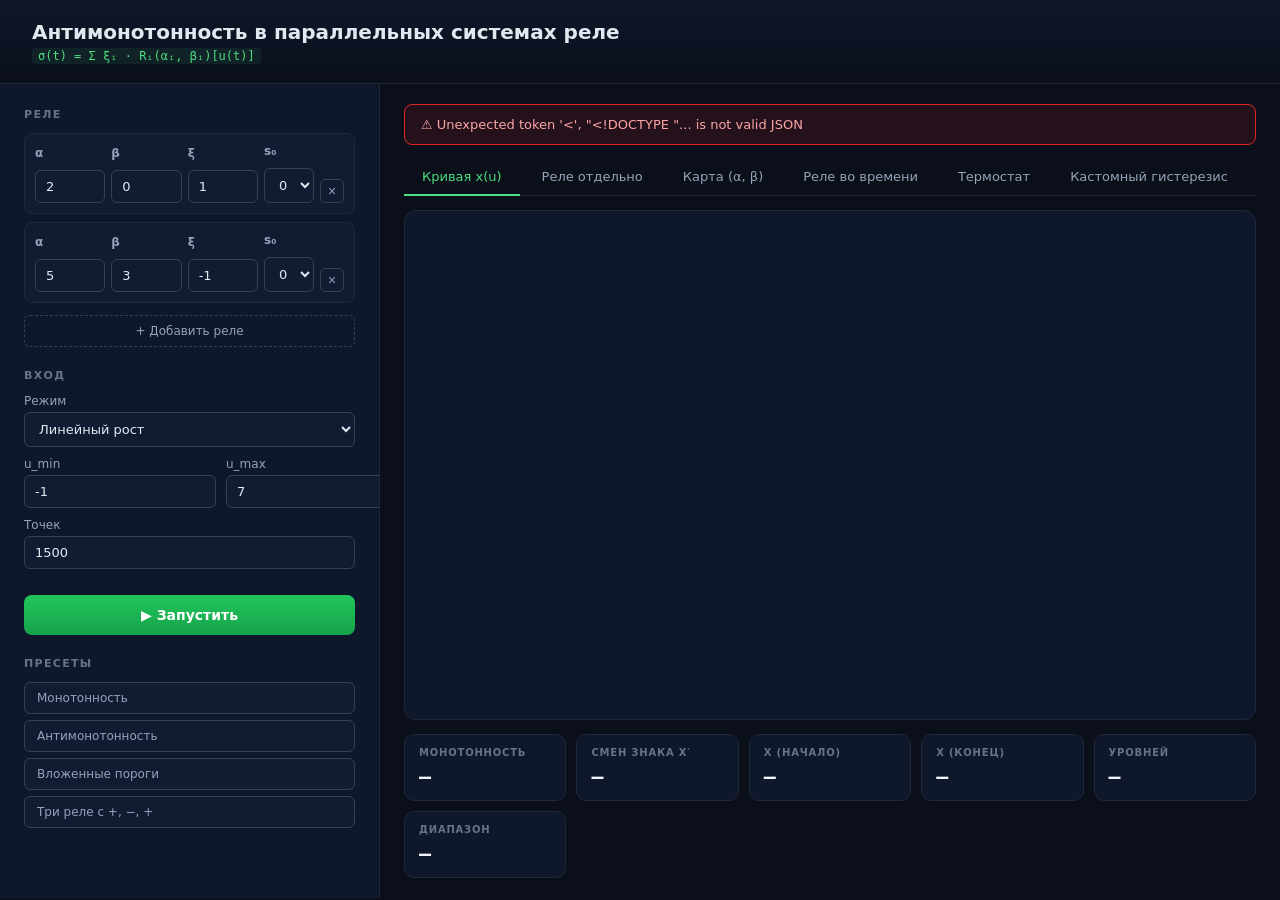
==== templates/index.html @ 734a2fd6 "Ваше описание изменений" ====
<!DOCTYPE html>
<html lang="ru">
<head>
    <meta charset="UTF-8">
    <title>Антимонотонность реле</title>
    <link rel="stylesheet" href="/static/style.css">
    <script src="https://cdn.plot.ly/plotly-2.27.0.min.js"></script>
</head>
<body>
    <header>
        <h1>Антимонотонность в параллельных системах реле</h1>
        <p><code>σ(t) = Σ ξᵢ · Rᵢ(αᵢ, βᵢ)[u(t)]</code></p>
    </header>
    <div class="layout">
        <aside class="panel">
            <h2>Реле</h2>
            <div id="relays"></div>
            <button id="add" class="btn-secondary">+ Добавить реле</button>

            <h2>Вход</h2>
            <label>Режим
                <select id="mode">
                    <option value="ramp">Линейный рост</option>
                    <option value="sweep">Туда-обратно</option>
                    <option value="sine">Синусоида</option>
                    <option value="triangle">Треугольник</option>
                </select>
            </label>
            <div class="grid-2">
                <label>u_min <input type="number" id="umin" value="-1" step="0.5"></label>
                <label>u_max <input type="number" id="umax" value="7" step="0.5"></label>
            </div>
            <label>Точек <input type="number" id="npts" value="1500" step="100" min="50"></label>
            <div id="per-par" style="display:none">
                <div class="grid-2">
                    <label>Амплитуда <input type="number" id="amp" value="3" step="0.5"></label>
                    <label>Смещение <input type="number" id="off" value="3" step="0.5"></label>
                </div>
                <label>Периодов <input type="number" id="per" value="3" step="1" min="1"></label>
            </div>

            <button id="run" class="btn-primary">▶ Запустить</button>

            <h2>Пресеты</h2>
            <button class="preset" data-p="monotone">Монотонность</button>
            <button class="preset" data-p="antimonotone">Антимонотонность</button>
            <button class="preset" data-p="overlap">Вложенные пороги</button>
            <button class="preset" data-p="three">Три реле с +, −, +</button>
        </aside>

        <main class="content">
            <div id="err" class="error" style="display:none"></div>

            <div class="tabs">
                <button class="tab active" data-tab="curve">Кривая x(u)</button>
                <button class="tab" data-tab="relays">Реле отдельно</button>
                <button class="tab" data-tab="map">Карта (α, β)</button>
                <button class="tab" data-tab="time">Реле во времени</button>
                <button class="tab" data-tab="thermo">Термостат</button>
                <button class="tab" data-tab="custom">Кастомный гистерезис</button>
            </div>

            <div id="tab-curve" class="tab-panel">
                <div id="chart"></div>
            </div>

            <div id="tab-relays" class="tab-panel" style="display:none">
                <div id="chart-relays"></div>
            </div>

            <div id="tab-map" class="tab-panel" style="display:none">
                <div class="ctrl-grid">
                    <label>u (фиксированный) <input type="number" id="map-u" value="2.5" step="0.5"></label>
                    <label>Начальное состояние
                        <select id="map-state">
                            <option value="0">0 (выключено)</option>
                            <option value="1">1 (включено)</option>
                        </select>
                    </label>
                    <label>Вес ξ <input type="number" id="map-xi" value="1.0" step="0.5"></label>
                    <label>Сетка <input type="number" id="map-grid" value="120" step="10" min="20" max="250"></label>
                    <label>α_min <input type="number" id="map-amin" value="-1" step="0.5"></label>
                    <label>α_max <input type="number" id="map-amax" value="8" step="0.5"></label>
                    <label>β_min <input type="number" id="map-bmin" value="-1" step="0.5"></label>
                    <label>β_max <input type="number" id="map-bmax" value="8" step="0.5"></label>
                    <button id="map-run" class="btn-primary">↻ Построить карту</button>
                </div>
                <div id="chart-map"></div>
            </div>

            <div id="tab-time" class="tab-panel" style="display:none">
                <div class="ctrl-grid">
                    <label>α (верхний порог) <input type="number" id="rt-alpha" value="2" step="0.5"></label>
                    <label>β (нижний порог) <input type="number" id="rt-beta" value="-2" step="0.5"></label>
                    <label>Начальное состояние
                        <select id="rt-state">
                            <option value="0">0</option>
                            <option value="1">1</option>
                        </select>
                    </label>
                    <label>Форма входа
                        <select id="rt-mode">
                            <option value="sine">Синусоида</option>
                            <option value="square">Меандр</option>
                            <option value="triangle">Треугольник</option>
                            <option value="ramp">Линейный рост</option>
                            <option value="damped">Затухающая синусоида</option>
                        </select>
                    </label>
                    <label>Амплитуда <input type="number" id="rt-amp" value="5" step="0.5"></label>
                    <label>Смещение <input type="number" id="rt-off" value="1" step="0.5"></label>
                    <label>Периодов <input type="number" id="rt-per" value="3" step="0.5"></label>
                    <label>Длительность t_end <input type="number" id="rt-tend" value="20" step="1"></label>
                    <label>Точек <input type="number" id="rt-npts" value="2000" step="100" min="100"></label>
                    <button id="rt-run" class="btn-primary">▶ Запустить</button>
                </div>
                <div id="chart-time"></div>
            </div>

            <div id="tab-thermo" class="tab-panel" style="display:none">
                <div class="ctrl-grid">
                    <label>T_env (°C) <input type="number" id="th-env" value="5" step="0.5"></label>
                    <label>T_init (°C) <input type="number" id="th-init" value="18" step="0.5"></label>
                    <label>P (°C/сек) <input type="number" id="th-p" value="0.5" step="0.1"></label>
                    <label>λ (теплоотдача) <input type="number" id="th-lam" value="0.02" step="0.005"></label>
                    <label>T_low <input type="number" id="th-low" value="20" step="0.5"></label>
                    <label>T_high <input type="number" id="th-high" value="22" step="0.5"></label>
                    <label>T_set (без гистерезиса) <input type="number" id="th-set" value="21" step="0.5"></label>
                    <label>dt <input type="number" id="th-dt" value="0.1" step="0.05" min="0.01"></label>
                    <label>t_end <input type="number" id="th-tend" value="200" step="10" min="10"></label>
                    <button id="th-run" class="btn-primary">▶ Запустить</button>
                </div>
                <div id="chart-thermo"></div>
            </div>

            <!-- ================= КАСТОМНЫЙ ГИСТЕРЕЗИС ================= -->
            <div id="tab-custom" class="tab-panel" style="display:none">
                <div class="custom-layout">

                    <!-- Поля -->
                    <div class="custom-fields">
                        <div class="expr-grid">
                            <label>
                                <span>Верхний порог α</span>
                                <input type="text" id="ch-alpha" value=""
                                       spellcheck="false" placeholder="например: 1.5">
                            </label>
                            <label>
                                <span>Нижний порог β</span>
                                <input type="text" id="ch-beta" value=""
                                       spellcheck="false" placeholder="например: -1.5">
                            </label>
                        </div>

                        <div class="expr-grid expr-1">
                            <label>
                                <span>Функция σ(t)</span>
                                <input type="text" id="ch-func" value=""
                                       spellcheck="false"
                                       placeholder="например: sin(t)   или   cos(2*t)*exp(-t/10)">
                            </label>
                        </div>

                        <div class="ctrl-grid">
                            <label>Начальное состояние (0 или 1)
                                <input type="text" id="ch-state" value="" placeholder="0">
                            </label>
                            <label>t от
                                <input type="text" id="ch-tmin" value="" placeholder="0">
                            </label>
                            <label>t до
                                <input type="text" id="ch-tmax" value="" placeholder="20">
                            </label>
                            <label>Точек
                                <input type="text" id="ch-npts" value="" placeholder="2000">
                            </label>
                            <button id="ch-run" class="btn-primary">▶ Построить</button>
                        </div>
                    </div>

                    <!-- Кот-помощник -->
                    <div class="cat-helper">
                        <div class="cat-bubble">
                            <span id="cat-text">Привет! Я кот-помощник. Наведи на любое поле — расскажу, что в него писать.</span>
                        </div>
                        <svg class="cat-svg" viewBox="0 0 120 140" xmlns="http://www.w3.org/2000/svg">
                            <!-- хвост -->
                            <path d="M 25 105 Q 5 95 12 70 Q 18 55 28 70"
                                  stroke="#f4a261" stroke-width="6"
                                  fill="none" stroke-linecap="round"/>
                            <!-- тело -->
                            <ellipse cx="60" cy="102" rx="32" ry="26" fill="#f4a261"/>
                            <!-- лапки -->
                            <ellipse cx="45" cy="126" rx="11" ry="6" fill="#f4a261"/>
                            <ellipse cx="75" cy="126" rx="11" ry="6" fill="#f4a261"/>
                            <!-- голова -->
                            <circle cx="60" cy="55" r="33" fill="#f4a261"/>
                            <!-- ушки -->
                            <polygon points="33,35 38,8 55,30" fill="#f4a261"/>
                            <polygon points="87,35 82,8 65,30" fill="#f4a261"/>
                            <polygon points="39,32 42,16 53,31" fill="#f7c9a8"/>
                            <polygon points="81,32 78,16 67,31" fill="#f7c9a8"/>
                            <!-- глаза -->
                            <ellipse cx="48" cy="55" rx="4.5" ry="7" fill="#2c3e50"/>
                            <ellipse cx="72" cy="55" rx="4.5" ry="7" fill="#2c3e50"/>
                            <circle cx="49" cy="53" r="1.6" fill="#ffffff"/>
                            <circle cx="73" cy="53" r="1.6" fill="#ffffff"/>
                            <!-- нос -->
                            <polygon points="60,66 57,70 63,70" fill="#e76f51"/>
                            <!-- рот -->
                            <path d="M 60 70 Q 55 76 51 71 M 60 70 Q 65 76 69 71"
                                  stroke="#2c3e50" stroke-width="1.4"
                                  fill="none" stroke-linecap="round"/>
                            <!-- усы слева -->
                            <line x1="22" y1="62" x2="43" y2="65" stroke="#2c3e50" stroke-width="0.9"/>
                            <line x1="22" y1="69" x2="43" y2="69" stroke="#2c3e50" stroke-width="0.9"/>
                            <!-- усы справа -->
                            <line x1="77" y1="65" x2="98" y2="62" stroke="#2c3e50" stroke-width="0.9"/>
                            <line x1="77" y1="69" x2="98" y2="69" stroke="#2c3e50" stroke-width="0.9"/>
                        </svg>
                    </div>
                </div>

                <div id="chart-custom"></div>
            </div>
            <!-- ================= / КАСТОМНЫЙ ГИСТЕРЕЗИС ================= -->

            <div class="stats">
                <div class="card"><span>Монотонность</span><b id="s1">—</b></div>
                <div class="card"><span>Смен знака x′</span><b id="s2">—</b></div>
                <div class="card"><span>x (начало)</span><b id="s3">—</b></div>
                <div class="card"><span>x (конец)</span><b id="s4">—</b></div>
                <div class="card"><span>Уровней</span><b id="s5">—</b></div>
                <div class="card"><span>Диапазон</span><b id="s6">—</b></div>
            </div>
        </main>
    </div>
    <script src="/static/script.js"></script>
</body>
</html>
---- static/style.css ----
* { box-sizing: border-box; margin: 0; padding: 0; }
:root {
    --bg: #0a0f1a; --panel: #0f172a; --card: #111c33;
    --border: #1e293b; --hi: #334155;
    --text: #e2e8f0; --dim: #94a3b8; --mute: #64748b;
    --accent: #4ade80; --danger: #f87171; --warn: #fbbf24;
}
body { font-family: system-ui, -apple-system, sans-serif; background: var(--bg); color: var(--text); min-height: 100vh; }
header { padding: 20px 32px; border-bottom: 1px solid var(--border); background: linear-gradient(180deg, #0f172a, #0a0f1a); }
header h1 { font-size: 20px; margin-bottom: 4px; font-weight: 600; }
header p { font-size: 13px; color: var(--dim); }
header code { font-family: 'JetBrains Mono', monospace; background: rgba(74,222,128,.08); color: var(--accent); padding: 1px 6px; border-radius: 4px; font-size: 12px; }

.layout { display: grid; grid-template-columns: 380px 1fr; height: calc(100vh - 86px); }
.panel { padding: 24px; background: var(--panel); border-right: 1px solid var(--border); overflow-y: auto; }
.panel h2 { font-size: 11px; text-transform: uppercase; letter-spacing: .12em; color: var(--mute); margin: 22px 0 12px; font-weight: 700; }
.panel h2:first-child { margin-top: 0; }

.relay-row { display: grid; grid-template-columns: 1fr 1fr 1fr 50px auto; gap: 6px; padding: 10px; background: var(--card); border: 1px solid var(--border); border-radius: 8px; margin-bottom: 8px; align-items: end; }
.relay-row:hover { border-color: var(--hi); }
.relay-row label { font-size: 10px; color: var(--mute); margin-bottom: 4px; display: block; font-weight: 600; }
.relay-row input, .relay-row select { width: 100%; padding: 5px 6px; background: var(--panel); border: 1px solid var(--hi); border-radius: 5px; color: var(--text); font-size: 11px; font-family: 'JetBrains Mono', monospace; outline: none; }
.relay-row input:focus, .relay-row select:focus { border-color: var(--accent); }

.rm { width: 24px; height: 24px; background: transparent; border: 1px solid var(--hi); border-radius: 5px; color: var(--dim); cursor: pointer; font-size: 14px; padding: 0; }
.rm:hover { background: rgba(220,38,38,.15); border-color: #dc2626; color: var(--danger); }

.panel label { display: flex; flex-direction: column; font-size: 12px; color: var(--dim); margin-bottom: 10px; gap: 4px; }
.panel select, .panel input[type=number], .panel input[type=text] { padding: 8px 10px; background: var(--card); border: 1px solid var(--hi); border-radius: 6px; color: var(--text); font-size: 13px; font-family: inherit; outline: none; }
.panel select:focus, .panel input:focus { border-color: var(--accent); }
.grid-2 { display: grid; grid-template-columns: 1fr 1fr; gap: 10px; }

.btn-primary { width: 100%; padding: 12px; background: linear-gradient(180deg, #22c55e, #16a34a); border: none; border-radius: 8px; color: white; font-size: 14px; font-weight: 600; cursor: pointer; margin-top: 16px; font-family: inherit; }
.btn-primary:hover { background: linear-gradient(180deg, #16a34a, #15803d); }
.btn-primary:disabled { opacity: .6; cursor: wait; }
.btn-secondary { width: 100%; padding: 8px; background: transparent; border: 1px dashed var(--hi); border-radius: 6px; color: var(--dim); cursor: pointer; font-size: 12px; margin-top: 4px; font-family: inherit; }
.btn-secondary:hover { border-color: var(--accent); color: var(--accent); }
.preset { width: 100%; padding: 8px 12px; background: var(--card); border: 1px solid var(--hi); border-radius: 6px; color: var(--dim); cursor: pointer; font-size: 12px; margin-bottom: 6px; text-align: left; font-family: inherit; }
.preset:hover { border-color: var(--accent); color: var(--accent); }

.tabs { display: flex; gap: 4px; border-bottom: 1px solid var(--border); flex-wrap: wrap; }
.tab { padding: 10px 18px; background: transparent; border: none; border-bottom: 2px solid transparent; color: var(--dim); font-size: 13px; font-weight: 500; cursor: pointer; font-family: inherit; margin-bottom: -1px; }
.tab:hover { color: var(--text); }
.tab.active { color: var(--accent); border-bottom-color: var(--accent); }
.tab-panel { display: flex; flex-direction: column; gap: 12px; flex: 1; }

.ctrl-grid { display: grid; grid-template-columns: repeat(auto-fit, minmax(150px, 1fr)); gap: 10px; padding: 14px; background: var(--panel); border: 1px solid var(--border); border-radius: 10px; }
.ctrl-grid label { font-size: 11px; color: var(--mute); display: flex; flex-direction: column; gap: 3px; margin: 0; }
.ctrl-grid input, .ctrl-grid select { padding: 6px 8px; background: var(--card); border: 1px solid var(--hi); border-radius: 5px; color: var(--text); font-size: 12px; font-family: 'JetBrains Mono', monospace; outline: none; }
.ctrl-grid input:focus, .ctrl-grid select:focus { border-color: var(--accent); }
.ctrl-grid .btn-primary { grid-column: 1 / -1; margin-top: 0; padding: 8px; font-size: 13px; }

.content { padding: 20px 24px; overflow-y: auto; display: flex; flex-direction: column; gap: 14px; }
#chart, #chart-relays, #chart-map, #chart-time, #chart-thermo, #chart-custom {
    flex: 1; min-height: 380px;
    background: var(--panel); border: 1px solid var(--border);
    border-radius: 12px; overflow: hidden;
}
#chart-thermo { min-height: 520px; }
#chart-custom { min-height: 420px; }

.stats { display: grid; grid-template-columns: repeat(auto-fit, minmax(140px, 1fr)); gap: 10px; }
.card { padding: 12px 14px; background: var(--panel); border: 1px solid var(--border); border-radius: 10px; display: flex; flex-direction: column; gap: 6px; }
.card span { font-size: 10px; text-transform: uppercase; letter-spacing: .08em; color: var(--mute); font-weight: 700; }
.card b { font-size: 20px; font-family: 'JetBrains Mono', monospace; color: #f1f5f9; }
.card b.good { color: var(--accent); }
.card b.bad { color: var(--danger); }
.card b.warn { color: var(--warn); }
.error { padding: 12px 16px; background: rgba(220,38,38,.12); border: 1px solid #dc2626; border-radius: 8px; color: #fca5a5; font-size: 13px; }

.panel::-webkit-scrollbar, .content::-webkit-scrollbar { width: 8px; }
.panel::-webkit-scrollbar-thumb, .content::-webkit-scrollbar-thumb { background: var(--hi); border-radius: 4px; }

/* ============================================================
   КАСТОМНЫЙ ГИСТЕРЕЗИС
   ============================================================ */
.custom-layout {
    display: grid;
    grid-template-columns: 1fr 220px;
    gap: 16px;
    align-items: start;
}

.custom-fields { display: flex; flex-direction: column; gap: 12px; }

.expr-grid {
    display: grid;
    grid-template-columns: 1fr 1fr;
    gap: 14px;
    padding: 16px;
    background: var(--panel);
    border: 1px solid var(--border);
    border-radius: 10px;
}
.expr-grid.expr-1 { grid-template-columns: 1fr; }

.expr-grid label {
    display: flex; flex-direction: column; gap: 6px; margin: 0;
}
.expr-grid label span {
    font-size: 12px; color: var(--dim); font-weight: 600;
}
.expr-grid input[type="text"] {
    padding: 10px 12px;
    background: var(--card);
    border: 1px solid var(--hi);
    border-radius: 6px;
    color: var(--accent);
    font-size: 14px;
    font-family: 'JetBrains Mono', 'Fira Code', monospace;
    outline: none;
    transition: border-color .15s, box-shadow .15s;
}
.expr-grid input[type="text"]:focus {
    border-color: var(--accent);
    box-shadow: 0 0 0 3px rgba(74, 222, 128, .12);
}
.expr-grid input[type="text"]::placeholder {
    color: var(--mute);
    font-style: italic;
}

/* --- Кот-помощник --- */
.cat-helper {
    display: flex;
    flex-direction: column;
    align-items: center;
    gap: 6px;
    padding: 12px 8px;
    background: var(--panel);
    border: 1px solid var(--border);
    border-radius: 10px;
    position: sticky;
    top: 20px;
}

.cat-bubble {
    background: #fbbf24;
    color: #0f172a;
    padding: 10px 12px;
    border-radius: 12px;
    font-size: 12px;
    line-height: 1.45;
    position: relative;
    font-weight: 500;
    text-align: left;
    width: 100%;
}
.cat-bubble::after {
    content: '';
    position: absolute;
    bottom: -8px;
    left: 30px;
    width: 0; height: 0;
    border-left: 8px solid transparent;
    border-right: 8px solid transparent;
    border-top: 8px solid #fbbf24;
}
.cat-bubble::before {
    content: '🐾';
    position: absolute;
    top: -10px; right: 8px;
    font-size: 14px;
}

.cat-svg {
    width: 120px;
    height: 140px;
    filter: drop-shadow(0 4px 8px rgba(0,0,0,.3));
}

@media (max-width: 900px) {
    .custom-layout { grid-template-columns: 1fr; }
    .cat-helper { position: static; }
    .expr-grid { grid-template-columns: 1fr; }
}
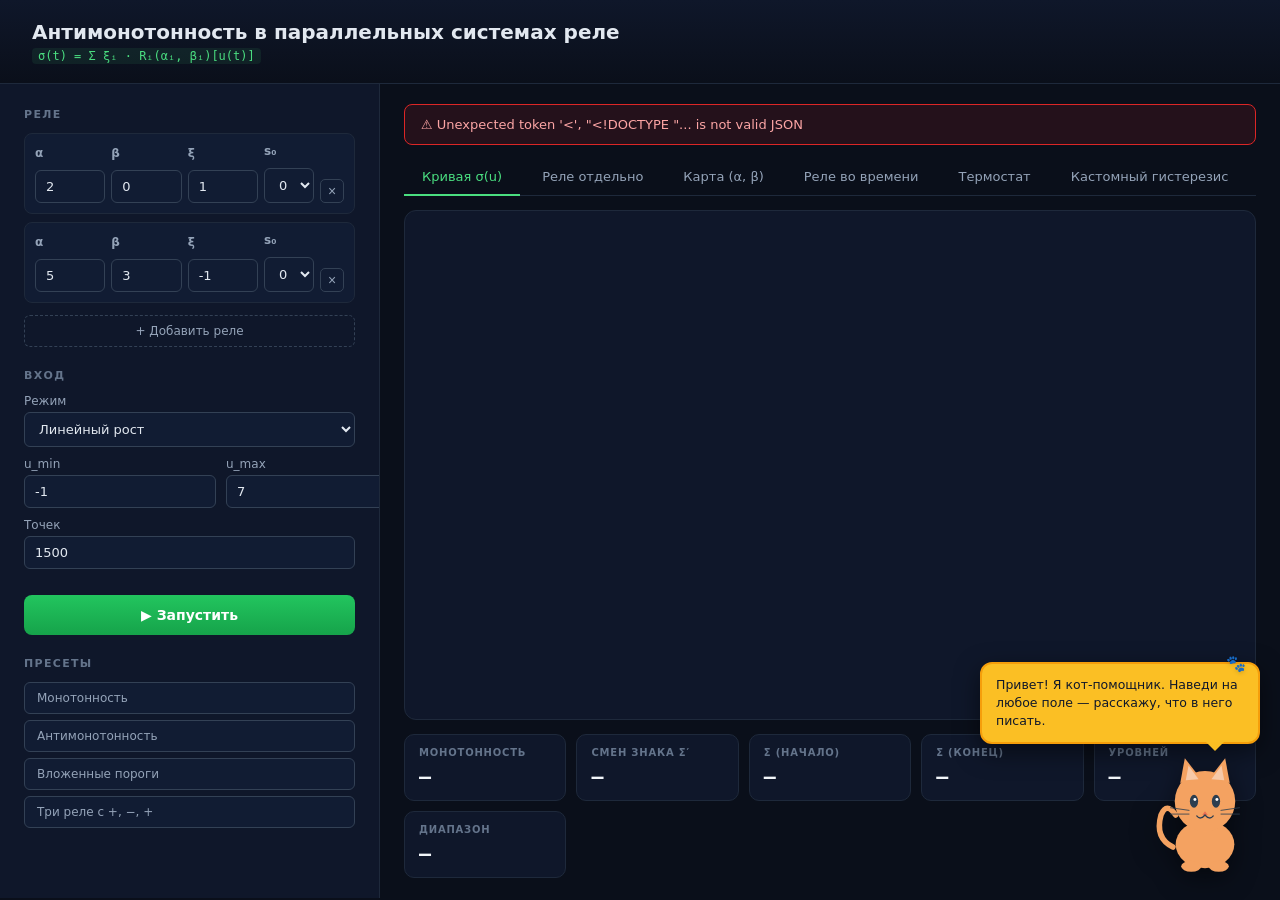
==== commit a99a025e: "Ваше описание изменений" ====
--- a/templates/index.html
+++ b/templates/index.html
@@ -52,7 +52,7 @@
             <div id="err" class="error" style="display:none"></div>
 
             <div class="tabs">
-                <button class="tab active" data-tab="curve">Кривая x(u)</button>
+                <button class="tab active" data-tab="curve">Кривая σ(u)</button>
                 <button class="tab" data-tab="relays">Реле отдельно</button>
                 <button class="tab" data-tab="map">Карта (α, β)</button>
                 <button class="tab" data-tab="time">Реле во времени</button>
@@ -133,108 +133,101 @@
                 <div id="chart-thermo"></div>
             </div>
 
-            <!-- ================= КАСТОМНЫЙ ГИСТЕРЕЗИС ================= -->
             <div id="tab-custom" class="tab-panel" style="display:none">
-                <div class="custom-layout">
-
-                    <!-- Поля -->
-                    <div class="custom-fields">
-                        <div class="expr-grid">
-                            <label>
-                                <span>Верхний порог α</span>
-                                <input type="text" id="ch-alpha" value=""
-                                       spellcheck="false" placeholder="например: 1.5">
-                            </label>
-                            <label>
-                                <span>Нижний порог β</span>
-                                <input type="text" id="ch-beta" value=""
-                                       spellcheck="false" placeholder="например: -1.5">
-                            </label>
-                        </div>
-
-                        <div class="expr-grid expr-1">
-                            <label>
-                                <span>Функция σ(t)</span>
-                                <input type="text" id="ch-func" value=""
-                                       spellcheck="false"
-                                       placeholder="например: sin(t)   или   cos(2*t)*exp(-t/10)">
-                            </label>
-                        </div>
-
-                        <div class="ctrl-grid">
-                            <label>Начальное состояние (0 или 1)
-                                <input type="text" id="ch-state" value="" placeholder="0">
-                            </label>
-                            <label>t от
-                                <input type="text" id="ch-tmin" value="" placeholder="0">
-                            </label>
-                            <label>t до
-                                <input type="text" id="ch-tmax" value="" placeholder="20">
-                            </label>
-                            <label>Точек
-                                <input type="text" id="ch-npts" value="" placeholder="2000">
-                            </label>
-                            <button id="ch-run" class="btn-primary">▶ Построить</button>
-                        </div>
-                    </div>
-
-                    <!-- Кот-помощник -->
-                    <div class="cat-helper">
-                        <div class="cat-bubble">
-                            <span id="cat-text">Привет! Я кот-помощник. Наведи на любое поле — расскажу, что в него писать.</span>
-                        </div>
-                        <svg class="cat-svg" viewBox="0 0 120 140" xmlns="http://www.w3.org/2000/svg">
-                            <!-- хвост -->
-                            <path d="M 25 105 Q 5 95 12 70 Q 18 55 28 70"
-                                  stroke="#f4a261" stroke-width="6"
-                                  fill="none" stroke-linecap="round"/>
-                            <!-- тело -->
-                            <ellipse cx="60" cy="102" rx="32" ry="26" fill="#f4a261"/>
-                            <!-- лапки -->
-                            <ellipse cx="45" cy="126" rx="11" ry="6" fill="#f4a261"/>
-                            <ellipse cx="75" cy="126" rx="11" ry="6" fill="#f4a261"/>
-                            <!-- голова -->
-                            <circle cx="60" cy="55" r="33" fill="#f4a261"/>
-                            <!-- ушки -->
-                            <polygon points="33,35 38,8 55,30" fill="#f4a261"/>
-                            <polygon points="87,35 82,8 65,30" fill="#f4a261"/>
-                            <polygon points="39,32 42,16 53,31" fill="#f7c9a8"/>
-                            <polygon points="81,32 78,16 67,31" fill="#f7c9a8"/>
-                            <!-- глаза -->
-                            <ellipse cx="48" cy="55" rx="4.5" ry="7" fill="#2c3e50"/>
-                            <ellipse cx="72" cy="55" rx="4.5" ry="7" fill="#2c3e50"/>
-                            <circle cx="49" cy="53" r="1.6" fill="#ffffff"/>
-                            <circle cx="73" cy="53" r="1.6" fill="#ffffff"/>
-                            <!-- нос -->
-                            <polygon points="60,66 57,70 63,70" fill="#e76f51"/>
-                            <!-- рот -->
-                            <path d="M 60 70 Q 55 76 51 71 M 60 70 Q 65 76 69 71"
-                                  stroke="#2c3e50" stroke-width="1.4"
-                                  fill="none" stroke-linecap="round"/>
-                            <!-- усы слева -->
-                            <line x1="22" y1="62" x2="43" y2="65" stroke="#2c3e50" stroke-width="0.9"/>
-                            <line x1="22" y1="69" x2="43" y2="69" stroke="#2c3e50" stroke-width="0.9"/>
-                            <!-- усы справа -->
-                            <line x1="77" y1="65" x2="98" y2="62" stroke="#2c3e50" stroke-width="0.9"/>
-                            <line x1="77" y1="69" x2="98" y2="69" stroke="#2c3e50" stroke-width="0.9"/>
-                        </svg>
-                    </div>
+                <div class="expr-grid">
+                    <label>
+                        <span>Верхний порог α</span>
+                        <input type="text" id="ch-alpha" value=""
+                               spellcheck="false" placeholder="например: 1.5">
+                    </label>
+                    <label>
+                        <span>Нижний порог β</span>
+                        <input type="text" id="ch-beta" value=""
+                               spellcheck="false" placeholder="например: -1.5">
+                    </label>
+                </div>
+
+                <div class="expr-grid expr-1">
+                    <label>
+                        <span>Функция σ(t)</span>
+                        <input type="text" id="ch-func" value=""
+                               spellcheck="false"
+                               placeholder="например: sin(t)   или   cos(2*t)*exp(-t/10)">
+                    </label>
+                </div>
+
+                <div class="ctrl-grid">
+                    <label>Начальное состояние (0 или 1)
+                        <input type="text" id="ch-state" value="" placeholder="0">
+                    </label>
+                    <label>t от
+                        <input type="text" id="ch-tmin" value="" placeholder="0">
+                    </label>
+                    <label>t до
+                        <input type="text" id="ch-tmax" value="" placeholder="20">
+                    </label>
+                    <label>Точек
+                        <input type="text" id="ch-npts" value="" placeholder="2000">
+                    </label>
+                    <button id="ch-run" class="btn-primary">▶ Построить</button>
                 </div>
 
                 <div id="chart-custom"></div>
             </div>
-            <!-- ================= / КАСТОМНЫЙ ГИСТЕРЕЗИС ================= -->
 
             <div class="stats">
                 <div class="card"><span>Монотонность</span><b id="s1">—</b></div>
-                <div class="card"><span>Смен знака x′</span><b id="s2">—</b></div>
-                <div class="card"><span>x (начало)</span><b id="s3">—</b></div>
-                <div class="card"><span>x (конец)</span><b id="s4">—</b></div>
+                <div class="card"><span>Смен знака σ′</span><b id="s2">—</b></div>
+                <div class="card"><span>σ (начало)</span><b id="s3">—</b></div>
+                <div class="card"><span>σ (конец)</span><b id="s4">—</b></div>
                 <div class="card"><span>Уровней</span><b id="s5">—</b></div>
                 <div class="card"><span>Диапазон</span><b id="s6">—</b></div>
             </div>
         </main>
     </div>
+
+    <!-- ==================== КОТ-ПОМОЩНИК ==================== -->
+    <div class="cat-helper" id="cat-helper">
+        <div class="cat-bubble" id="cat-text">
+            Привет! Я кот-помощник. Наведи на любое поле — расскажу, что в него писать.
+        </div>
+        <svg class="cat-svg" viewBox="0 0 120 140" xmlns="http://www.w3.org/2000/svg">
+            <!-- хвост -->
+            <path d="M 25 105 Q 5 95 12 70 Q 18 55 28 70"
+                  stroke="#f4a261" stroke-width="6"
+                  fill="none" stroke-linecap="round"/>
+            <!-- тело -->
+            <ellipse cx="60" cy="102" rx="32" ry="26" fill="#f4a261"/>
+            <!-- лапки -->
+            <ellipse cx="45" cy="126" rx="11" ry="6" fill="#f4a261"/>
+            <ellipse cx="75" cy="126" rx="11" ry="6" fill="#f4a261"/>
+            <!-- голова -->
+            <circle cx="60" cy="55" r="33" fill="#f4a261"/>
+            <!-- ушки -->
+            <polygon points="33,35 38,8 55,30" fill="#f4a261"/>
+            <polygon points="87,35 82,8 65,30" fill="#f4a261"/>
+            <polygon points="39,32 42,16 53,31" fill="#f7c9a8"/>
+            <polygon points="81,32 78,16 67,31" fill="#f7c9a8"/>
+            <!-- глаза -->
+            <ellipse cx="48" cy="55" rx="4.5" ry="7" fill="#2c3e50"/>
+            <ellipse cx="72" cy="55" rx="4.5" ry="7" fill="#2c3e50"/>
+            <circle cx="49" cy="53" r="1.6" fill="#ffffff"/>
+            <circle cx="73" cy="53" r="1.6" fill="#ffffff"/>
+            <!-- нос -->
+            <polygon points="60,66 57,70 63,70" fill="#e76f51"/>
+            <!-- рот -->
+            <path d="M 60 70 Q 55 76 51 71 M 60 70 Q 65 76 69 71"
+                  stroke="#2c3e50" stroke-width="1.4"
+                  fill="none" stroke-linecap="round"/>
+            <!-- усы слева -->
+            <line x1="22" y1="62" x2="43" y2="65" stroke="#2c3e50" stroke-width="0.9"/>
+            <line x1="22" y1="69" x2="43" y2="69" stroke="#2c3e50" stroke-width="0.9"/>
+            <!-- усы справа -->
+            <line x1="77" y1="65" x2="98" y2="62" stroke="#2c3e50" stroke-width="0.9"/>
+            <line x1="77" y1="69" x2="98" y2="69" stroke="#2c3e50" stroke-width="0.9"/>
+        </svg>
+    </div>
+
     <script src="/static/script.js"></script>
 </body>
 </html>
--- a/static/style.css
+++ b/static/style.css
@@ -74,15 +74,6 @@
 /* ============================================================
    КАСТОМНЫЙ ГИСТЕРЕЗИС
    ============================================================ */
-.custom-layout {
-    display: grid;
-    grid-template-columns: 1fr 220px;
-    gap: 16px;
-    align-items: start;
-}
-
-.custom-fields { display: flex; flex-direction: column; gap: 12px; }
-
 .expr-grid {
     display: grid;
     grid-template-columns: 1fr 1fr;
@@ -94,12 +85,8 @@
 }
 .expr-grid.expr-1 { grid-template-columns: 1fr; }
 
-.expr-grid label {
-    display: flex; flex-direction: column; gap: 6px; margin: 0;
-}
-.expr-grid label span {
-    font-size: 12px; color: var(--dim); font-weight: 600;
-}
+.expr-grid label { display: flex; flex-direction: column; gap: 6px; margin: 0; }
+.expr-grid label span { font-size: 12px; color: var(--dim); font-weight: 600; }
 .expr-grid input[type="text"] {
     padding: 10px 12px;
     background: var(--card);
@@ -120,57 +107,103 @@
     font-style: italic;
 }
 
-/* --- Кот-помощник --- */
+/* ============================================================
+   КОТ-ПОМОЩНИК — ФИКСИРОВАННЫЙ, ВСЕГДА ВИДЕН
+   ============================================================ */
 .cat-helper {
+    position: fixed;
+    bottom: 20px;
+    right: 20px;
+    z-index: 1000;
     display: flex;
     flex-direction: column;
-    align-items: center;
+    align-items: flex-end;
     gap: 6px;
-    padding: 12px 8px;
-    background: var(--panel);
-    border: 1px solid var(--border);
-    border-radius: 10px;
-    position: sticky;
-    top: 20px;
+    pointer-events: none;
+    max-width: 280px;
 }
 
 .cat-bubble {
     background: #fbbf24;
     color: #0f172a;
-    padding: 10px 12px;
+    padding: 12px 14px;
     border-radius: 12px;
-    font-size: 12px;
+    font-size: 12.5px;
     line-height: 1.45;
     position: relative;
     font-weight: 500;
     text-align: left;
-    width: 100%;
+    box-shadow: 0 8px 24px rgba(0,0,0,.5);
+    pointer-events: auto;
+    transition: opacity .25s, transform .25s;
+    animation: cat-bubble-in .35s ease;
+    border: 2px solid #f59e0b;
+}
+.cat-bubble::before {
+    content: '🐾';
+    position: absolute;
+    top: -12px;
+    right: 12px;
+    font-size: 16px;
+    filter: drop-shadow(0 1px 2px rgba(0,0,0,.2));
 }
 .cat-bubble::after {
     content: '';
     position: absolute;
-    bottom: -8px;
-    left: 30px;
+    bottom: -9px;
+    right: 34px;
     width: 0; height: 0;
-    border-left: 8px solid transparent;
-    border-right: 8px solid transparent;
-    border-top: 8px solid #fbbf24;
-}
-.cat-bubble::before {
-    content: '🐾';
+    border-left: 9px solid transparent;
+    border-right: 9px solid transparent;
+    border-top: 9px solid #fbbf24;
+}
+
+@keyframes cat-bubble-in {
+    from { opacity: 0; transform: translateY(6px); }
+    to   { opacity: 1; transform: translateY(0); }
+}
+
+.cat-bubble.bump {
+    animation: cat-bump .35s ease;
+}
+@keyframes cat-bump {
+    0%   { transform: scale(1); }
+    40%  { transform: scale(1.05); }
+    100% { transform: scale(1); }
+}
+
+.cat-svg {
+    width: 110px;
+    height: 130px;
+    filter: drop-shadow(0 6px 12px rgba(0,0,0,.5));
+    pointer-events: auto;
+    transition: transform .25s;
+}
+.cat-helper.cat-active .cat-svg {
+    transform: translateY(-4px) scale(1.03);
+}
+
+/* Пульсирующая точка рядом с котом, когда поле в фокусе */
+.cat-helper.cat-active::before {
+    content: '';
     position: absolute;
-    top: -10px; right: 8px;
-    font-size: 14px;
-}
-
-.cat-svg {
-    width: 120px;
-    height: 140px;
-    filter: drop-shadow(0 4px 8px rgba(0,0,0,.3));
+    top: 12px;
+    left: -4px;
+    width: 10px; height: 10px;
+    background: var(--accent);
+    border-radius: 50%;
+    box-shadow: 0 0 0 0 rgba(74,222,128,.7);
+    animation: cat-pulse 1.4s infinite;
+}
+@keyframes cat-pulse {
+    0%   { box-shadow: 0 0 0 0 rgba(74,222,128,.7); }
+    70%  { box-shadow: 0 0 0 10px rgba(74,222,128,0); }
+    100% { box-shadow: 0 0 0 0 rgba(74,222,128,0); }
 }
 
 @media (max-width: 900px) {
-    .custom-layout { grid-template-columns: 1fr; }
-    .cat-helper { position: static; }
+    .cat-helper { max-width: 180px; bottom: 12px; right: 12px; }
+    .cat-svg { width: 80px; height: 100px; }
+    .cat-bubble { font-size: 11px; padding: 8px 10px; }
     .expr-grid { grid-template-columns: 1fr; }
 }
